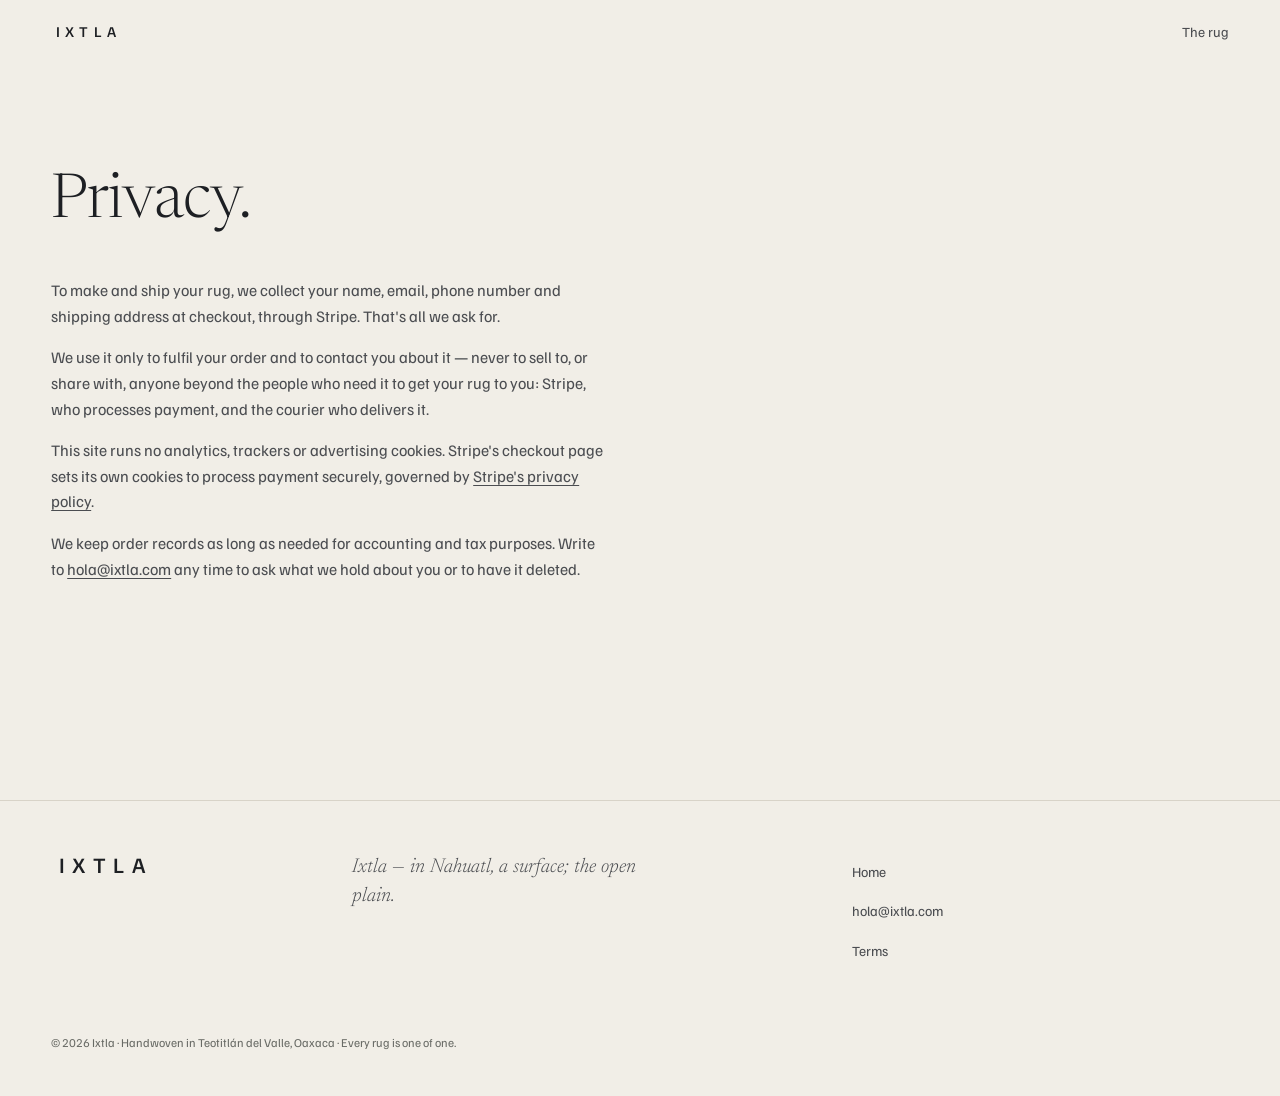
==== privacy.html @ 3b023597 "Move Terms and Privacy to their own pages Extract the shared CSS to styles.css (was inline in index." ====
<!doctype html>
<html lang="en">
<head>
<meta charset="utf-8">
<meta name="viewport" content="width=device-width, initial-scale=1">
<title>Privacy — Ixtla</title>
<meta name="description" content="What Ixtla collects at checkout, why, and who sees it.">
<link rel="preconnect" href="https://fonts.googleapis.com">
<link rel="preconnect" href="https://fonts.gstatic.com" crossorigin>
<link href="https://fonts.googleapis.com/css2?family=Newsreader:ital,opsz,wght@0,6..72,300;0,6..72,400;1,6..72,300;1,6..72,400&family=Familjen+Grotesk:ital,wght@0,400;0,500;0,600;1,400&family=DM+Mono:wght@400;500&display=swap" rel="stylesheet">
<link rel="stylesheet" href="styles.css">
</head>
<body>

<header class="top">
  <div class="wrap">
    <a class="mark" href="index.html">Ixtla</a>
    <nav aria-label="Sections">
      <a href="index.html">The rug</a>
    </nav>
  </div>
</header>

<main>
<section class="wrap g12 legal">
  <h2 class="sec-h">Privacy.</h2>
  <div class="txt">
    <p>To make and ship your rug, we collect your name, email, phone number and shipping address at checkout, through Stripe. That's all we ask for.</p>
    <p>We use it only to fulfil your order and to contact you about it — never to sell to, or share with, anyone beyond the people who need it to get your rug to you: Stripe, who processes payment, and the courier who delivers it.</p>
    <p>This site runs no analytics, trackers or advertising cookies. Stripe's checkout page sets its own cookies to process payment securely, governed by <a href="https://stripe.com/privacy" rel="noopener">Stripe's privacy policy</a>.</p>
    <p>We keep order records as long as needed for accounting and tax purposes. Write to <a href="mailto:hola@ixtla.com">hola@ixtla.com</a> any time to ask what we hold about you or to have it deleted.</p>
  </div>
</section>
</main>

<footer>
  <div class="wrap g12 foot">
    <a class="mark" href="index.html">Ixtla</a>
    <p class="def">Ixtla — in Nahuatl, a surface; the open plain.</p>
    <div class="links">
      <a href="index.html">Home</a>
      <a href="mailto:hola@ixtla.com">hola@ixtla.com</a>
      <a href="terms.html">Terms</a>
    </div>
    <small>© 2026 Ixtla · Handwoven in Teotitlán del Valle, Oaxaca · Every rug is one of one.</small>
  </div>
</footer>

</body>
</html>
---- styles.css ----
:root{
  --wool:#F1EEE7;   /* undyed fleece, the ground of every rug */
  --paper:#FAF8F4;
  --ink:#1D1F23;
  --ink-2:#4B4D51;
  --mute:#686A65;   /* 4.7:1 on the wool ground, AA for small text */
  --line:#D8D3C8;
  --indigo:#2E4062; /* añil, the one accent */
  --ochre:#C99A2E;
  --rust:#B8532F;
  --cochineal:#8E2F4B;
  --sage:#8C9B78;
  --teal:#3D6B6E;
  --plum:#5E3A55;
  --nogal:#6B4E36;
  --nav:64px;
  --serif:"Newsreader",Georgia,"Times New Roman",serif;
  --sans:"Familjen Grotesk","Helvetica Neue",Arial,sans-serif;
  --mono:"DM Mono",ui-monospace,"SF Mono",Menlo,monospace;
}
*{box-sizing:border-box}
html{scroll-behavior:smooth;color-scheme:light}
body{margin:0;background:var(--wool);color:var(--ink);font:400 17px/1.55 var(--sans);-webkit-font-smoothing:antialiased}
img{display:block;width:100%;height:100%;object-fit:cover}
figure{margin:0}
fieldset{min-inline-size:0}
[id]{scroll-margin-top:calc(var(--nav) + 24px)}
.g12>*{min-width:0}
a{color:inherit;text-decoration:none}
a:focus-visible,button:focus-visible,.strip:focus-visible{outline:2px solid var(--indigo);outline-offset:3px}
h1,h2,h3{font-family:var(--serif);font-weight:300;margin:0;text-wrap:balance;letter-spacing:-.015em}
p{margin:0}
.wrap{max-width:1440px;margin:0 auto;padding:0 clamp(20px,4vw,64px)}
.eyebrow{font:500 12px/1 var(--sans);letter-spacing:.14em;text-transform:uppercase;color:var(--mute)}
.g12{display:grid;grid-template-columns:repeat(12,1fr);gap:24px}

/* the product, cut out of its photo: sits on the page itself with a soft shadow */
.cut{display:grid;place-items:center}
.cut img{width:auto;height:auto;max-width:92%;max-height:92%;object-fit:contain;filter:drop-shadow(0 18px 28px rgba(29,31,35,.14)) drop-shadow(0 2px 4px rgba(29,31,35,.06))}

/* the rug's own mark: one row of dyed wefts, drawn in CSS */
.grain{height:8px;margin:clamp(64px,9vw,136px) 0;background-repeat:repeat-x;background-size:176px 8px;
  background-position:0 0,22px 0,44px 0,66px 0,88px 0,110px 0,132px 0,154px 0;
  background-image:
    radial-gradient(7px 3px at 8px 50%,var(--indigo) 0% 78%,transparent 100%),
    radial-gradient(7px 3px at 8px 50%,var(--ochre) 0% 78%,transparent 100%),
    radial-gradient(7px 3px at 8px 50%,var(--rust) 0% 78%,transparent 100%),
    radial-gradient(7px 3px at 8px 50%,var(--sage) 0% 78%,transparent 100%),
    radial-gradient(7px 3px at 8px 50%,var(--cochineal) 0% 78%,transparent 100%),
    radial-gradient(7px 3px at 8px 50%,var(--teal) 0% 78%,transparent 100%),
    radial-gradient(7px 3px at 8px 50%,var(--plum) 0% 78%,transparent 100%),
    radial-gradient(7px 3px at 8px 50%,var(--nogal) 0% 78%,transparent 100%)}

/* header: translucent, and its hairline only appears once content scrolls beneath it */
.top{position:sticky;top:0;z-index:10;height:var(--nav);background:color-mix(in srgb,var(--wool) 86%,transparent);backdrop-filter:blur(10px);-webkit-backdrop-filter:blur(10px);border-bottom:1px solid transparent;animation:edge linear both;animation-timeline:scroll(root);animation-range:0px 80px}
@keyframes edge{to{border-color:var(--line)}}
@supports not (animation-timeline:scroll()){.top{border-color:var(--line)}}
.top .wrap{height:100%;display:flex;align-items:center;justify-content:space-between;gap:24px}
.mark{font:500 15px/1 var(--sans);letter-spacing:.34em;text-transform:uppercase;padding-left:.34em}
.top nav{display:flex;gap:30px;font-size:14px}
.top nav a{color:var(--ink-2);transition:color .2s;padding:8px 0}
.top nav a:hover{color:var(--ink)}
.cta{display:inline-flex;align-items:center;gap:10px;background:var(--indigo);color:var(--paper);padding:15px 22px;font:500 15px/1 var(--sans);transition:background .2s,transform .08s;white-space:nowrap}
.cta:hover{background:var(--ink)}
.cta:active{transform:scale(.97)}
.cta.small{padding:13px 16px;font-size:13px}
.cta b{font-weight:500;font-variant-numeric:tabular-nums}

/* hero */
.hero{padding-top:clamp(44px,7vw,104px)}
.hero h1{font-size:clamp(48px,7.8vw,118px);line-height:.95;max-width:11ch;margin-top:22px}
.hero h1 em{color:var(--indigo)}
.hero .g12{margin-top:clamp(36px,4.5vw,64px);align-items:start}
.hero-img{grid-column:1/8;height:min(82vh,980px);place-items:center start}
.hero-side{grid-column:9/13;position:sticky;top:calc(var(--nav) + 40px);display:grid;gap:32px}
.lede{font-size:19px;line-height:1.5;color:var(--ink-2);max-width:34ch}
.hero-cta{display:grid;gap:12px;justify-items:start}
.hero-cta small{font-size:13px;color:var(--mute)}
.facts{display:grid;gap:0;margin:0}
.facts div{display:grid;grid-template-columns:86px 1fr;gap:16px;padding:14px 0;border-top:1px solid var(--line);font-size:14px}
.facts dt{color:var(--mute)}
.facts dd{margin:0;font-family:var(--mono);font-size:12.5px;line-height:1.6;color:var(--ink)}

/* product: a native scroll-snap strip, so it tracks the finger and carries momentum on its own */
.gallery{grid-column:1/8}
.strip{display:flex;overflow-x:auto;scroll-snap-type:x mandatory;scroll-behavior:smooth;scrollbar-width:none;overscroll-behavior-x:contain}
.strip::-webkit-scrollbar{display:none}
.strip figure{flex:0 0 100%;scroll-snap-align:start;aspect-ratio:4/5}
.thumbs{display:grid;grid-template-columns:repeat(4,1fr);gap:12px;margin-top:16px;aspect-ratio:4/1} /* reserves the row before JS fills it */
.thumbs button{padding:0 0 8px;border:0;border-bottom:2px solid transparent;background:none;cursor:pointer;opacity:.7;transition:opacity .2s,transform .08s;outline-offset:3px}
.thumbs button[aria-pressed=true]{opacity:1;border-bottom-color:var(--ink)}
.thumbs button:hover,.thumbs button:active{opacity:1}
.thumbs button:active{transform:scale(.96)}
.thumbs img{aspect-ratio:1;height:auto;object-fit:contain}
.buy{grid-column:9/13;position:sticky;top:calc(var(--nav) + 40px)}
.buy h2{font-size:clamp(52px,5.6vw,80px);line-height:1;margin:16px 0 20px}
.buy h2 em{font-style:italic}
.buy .desc{color:var(--ink-2);max-width:36ch}
.sizes{border:0;padding:0;margin:32px 0 0;position:relative}
.sizes legend{padding:0;margin-bottom:12px}
.size{display:flex;justify-content:space-between;align-items:baseline;gap:16px;padding:13px 0;border-top:1px solid var(--line);cursor:pointer;font-variant-numeric:tabular-nums}
.size:last-of-type{border-bottom:1px solid var(--line)}
.size input{position:absolute;opacity:0;width:1px;height:1px;pointer-events:none}
.size .dim{display:flex;align-items:baseline;gap:12px}
.size .dim::before{content:"";width:9px;height:9px;border:1px solid var(--ink);border-radius:50%;align-self:center;transition:background .15s}
.size .in{color:var(--mute);font-size:14px}
.size .p{color:var(--mute)}
.size:has(input:checked) .dim::before{background:var(--indigo);border-color:var(--indigo)}
.size:has(input:checked) .p{color:var(--ink)}
.size:has(input:focus-visible){outline:2px solid var(--indigo);outline-offset:4px}
.price{display:flex;align-items:baseline;gap:14px;margin:30px 0 18px}
.price b{font:300 44px/1 var(--serif);letter-spacing:-.02em;font-variant-numeric:tabular-nums}
.price span{font-size:13px;color:var(--mute)}
.note{font-size:13px;color:var(--mute);margin-top:14px;line-height:1.6}
.ledger{display:grid;grid-template-columns:auto 1fr;gap:9px 28px;margin:40px 0 0;font-size:14px}
.ledger dt{color:var(--mute)}
.ledger dd{margin:0;font-family:var(--mono);font-size:12.5px;line-height:1.55}

/* craft */
.sec-h{max-width:20ch;font-size:clamp(38px,4.8vw,66px);line-height:1.02;margin-top:18px}
.three{margin-top:clamp(40px,5vw,64px)}
.three > div{grid-column:span 4}
.three figure{aspect-ratio:3/4}
.three .cut img{max-width:100%;max-height:100%}
.three h3{font-size:36px;font-style:italic;margin:24px 0 10px}
.three p{color:var(--ink-2);font-size:16px;max-width:38ch}

/* colour */
.colour-intro{grid-column:1/7;color:var(--ink-2);max-width:48ch;font-size:18px;margin-top:20px}
.dyes{margin-top:clamp(40px,5vw,64px);row-gap:44px}
.dye{grid-column:span 4;border-top:1px solid var(--line);padding-top:18px}
.lenses{display:flex;gap:8px;margin-bottom:18px}
.lens{width:30px;height:12px;border-radius:50%}
.dye h3{font:500 17px/1.3 var(--sans);letter-spacing:0}
.dye .lat{display:block;font:italic 300 17px/1.3 var(--serif);color:var(--mute);margin-top:2px}
.dye p{font-size:15px;color:var(--ink-2);margin-top:10px;max-width:34ch}

/* story */
.story{align-items:center}
.story .txt{grid-column:1/5;display:grid;gap:24px}
.story .txt p:not(.eyebrow){color:var(--ink-2);max-width:36ch;font-size:18px}
.story figure{grid-column:6/13;aspect-ratio:1}

/* care */
.care h2{grid-column:1/5}
.care ol{grid-column:6/13;list-style:none;padding:0;margin:0}
.care li{display:grid;grid-template-columns:130px 1fr;gap:24px;padding:20px 0;border-top:1px solid var(--line);font-size:18px}
.care li:last-child{border-bottom:1px solid var(--line)}
.care li span{font:500 12px/1.9 var(--sans);letter-spacing:.14em;text-transform:uppercase;color:var(--mute);padding-top:2px}
.care li p{color:var(--ink-2)}

/* faq */
.faq h2{grid-column:1/5}
.faq .list{grid-column:6/13}
.faq details{border-top:1px solid var(--line);padding:20px 0}
.faq details:last-of-type{border-bottom:1px solid var(--line)}
.faq summary{cursor:pointer;list-style:none;display:flex;justify-content:space-between;align-items:baseline;gap:16px;font:500 18px/1.3 var(--sans)}
.faq summary::-webkit-details-marker{display:none}
.faq summary::after{content:"+";color:var(--mute);font-size:20px}
.faq details[open] summary::after{content:"–"}
.faq p{color:var(--ink-2);margin-top:14px;max-width:44ch;font-size:16px}

/* legal: terms & privacy, standalone pages, plain prose */
.legal{padding-top:clamp(44px,7vw,104px);padding-bottom:clamp(48px,6vw,96px)}
.legal h2{grid-column:1/-1}
.legal .txt{grid-column:1/8;display:grid;gap:16px;margin-top:20px}
.legal .txt p{color:var(--ink-2);max-width:62ch;font-size:16px;line-height:1.6}
.legal .txt a{text-decoration:underline;text-underline-offset:3px}

/* footer */
footer{margin-top:clamp(88px,11vw,170px);border-top:1px solid var(--line);padding:52px 0 44px}
.foot .mark{grid-column:1/4;font-size:22px;align-self:start}
.foot .def{grid-column:4/8;font:italic 300 20px/1.45 var(--serif);color:var(--ink-2);max-width:26ch}
.foot .links{grid-column:9/13;display:grid;gap:2px;font-size:14px;align-content:start;justify-items:start}
.foot .links a{color:var(--ink-2);padding:8px 0}
.foot .links a:hover{color:var(--ink)}
.foot small{grid-column:1/13;color:var(--mute);font-size:12px;margin-top:40px}

@media (max-height:980px){.buy{position:static}}
@media (max-width:900px){
  .hero-img,.hero-side,.gallery,.buy,.three > div,.colour-intro,.story .txt,.story figure,.care h2,.care ol,.faq h2,.faq .list,.legal .txt,.foot .mark,.foot .def,.foot .links{grid-column:1/-1}
  .hero-side,.buy{position:static}
  .top nav{display:none}
  .dye{grid-column:span 6}
  .hero-img{height:auto;place-items:center}
  .hero-img img{max-height:72vh}
  .three > div + div{margin-top:24px}
  .care li{grid-template-columns:1fr;gap:6px}
}
@media (max-width:560px){.dye{grid-column:1/-1}.thumbs{gap:8px}}
@media (prefers-reduced-motion:reduce){html,.strip{scroll-behavior:auto}}
@media (prefers-reduced-transparency:reduce){.top{background:var(--wool);backdrop-filter:none;-webkit-backdrop-filter:none}}
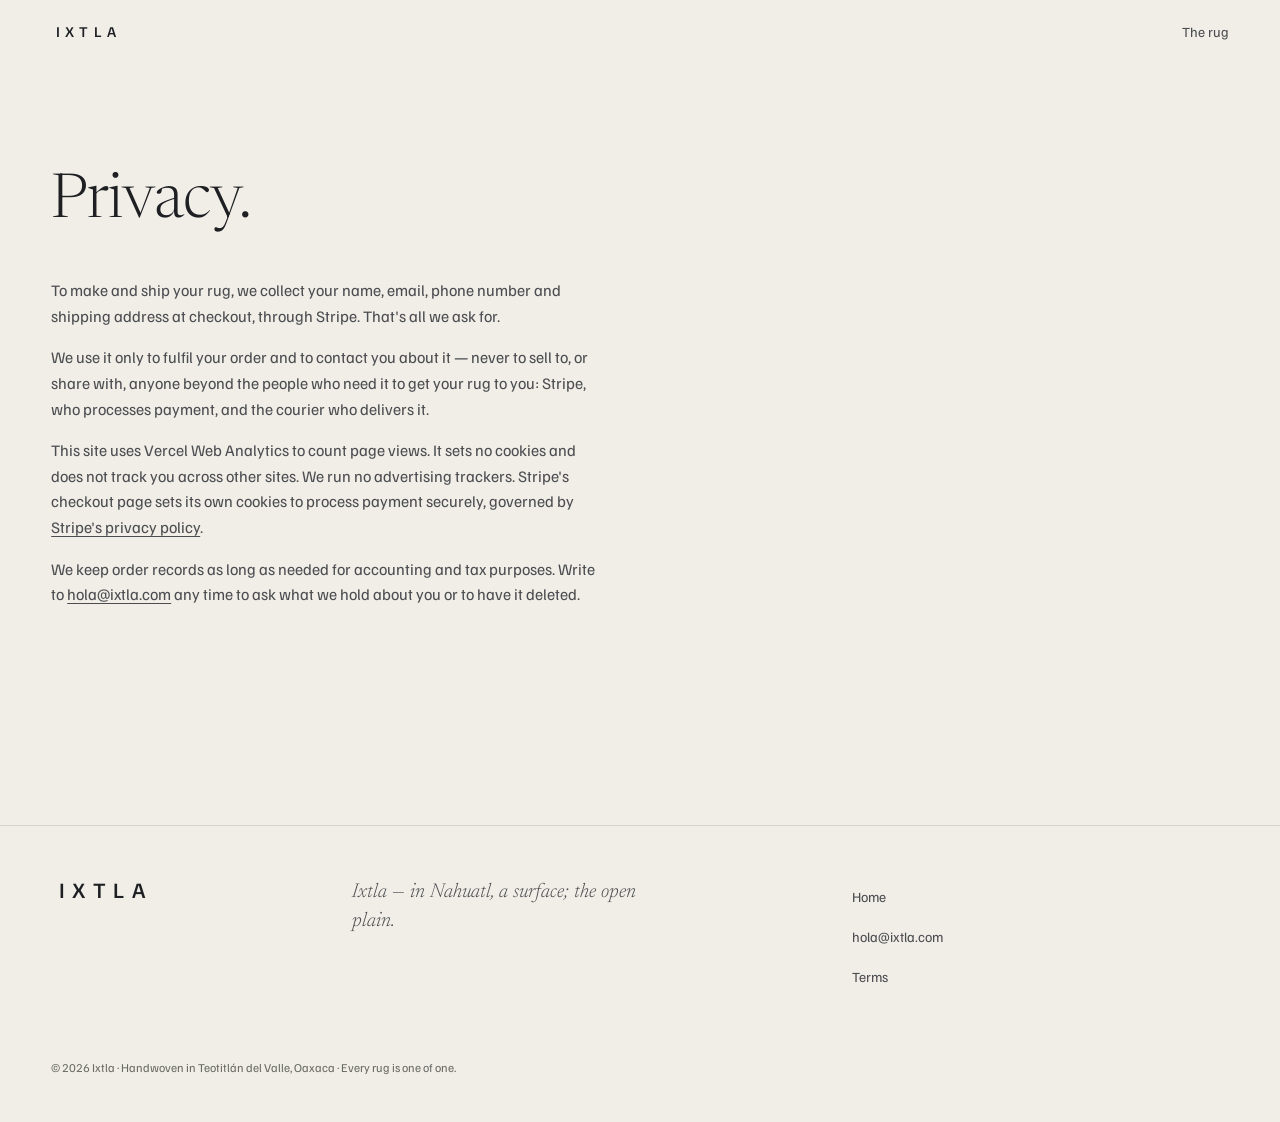
==== commit db907b96: "Add Vercel Web Analytics Static site, so the script tag rather than @vercel/analytics. Privacy page " ====
--- a/privacy.html
+++ b/privacy.html
@@ -9,6 +9,7 @@
 <link rel="preconnect" href="https://fonts.gstatic.com" crossorigin>
 <link href="https://fonts.googleapis.com/css2?family=Newsreader:ital,opsz,wght@0,6..72,300;0,6..72,400;1,6..72,300;1,6..72,400&family=Familjen+Grotesk:ital,wght@0,400;0,500;0,600;1,400&family=DM+Mono:wght@400;500&display=swap" rel="stylesheet">
 <link rel="stylesheet" href="styles.css">
+<script defer src="/_vercel/insights/script.js"></script>
 </head>
 <body>
 
@@ -27,7 +28,7 @@
   <div class="txt">
     <p>To make and ship your rug, we collect your name, email, phone number and shipping address at checkout, through Stripe. That's all we ask for.</p>
     <p>We use it only to fulfil your order and to contact you about it — never to sell to, or share with, anyone beyond the people who need it to get your rug to you: Stripe, who processes payment, and the courier who delivers it.</p>
-    <p>This site runs no analytics, trackers or advertising cookies. Stripe's checkout page sets its own cookies to process payment securely, governed by <a href="https://stripe.com/privacy" rel="noopener">Stripe's privacy policy</a>.</p>
+    <p>This site uses Vercel Web Analytics to count page views. It sets no cookies and does not track you across other sites. We run no advertising trackers. Stripe's checkout page sets its own cookies to process payment securely, governed by <a href="https://stripe.com/privacy" rel="noopener">Stripe's privacy policy</a>.</p>
     <p>We keep order records as long as needed for accounting and tax purposes. Write to <a href="mailto:hola@ixtla.com">hola@ixtla.com</a> any time to ask what we hold about you or to have it deleted.</p>
   </div>
 </section>
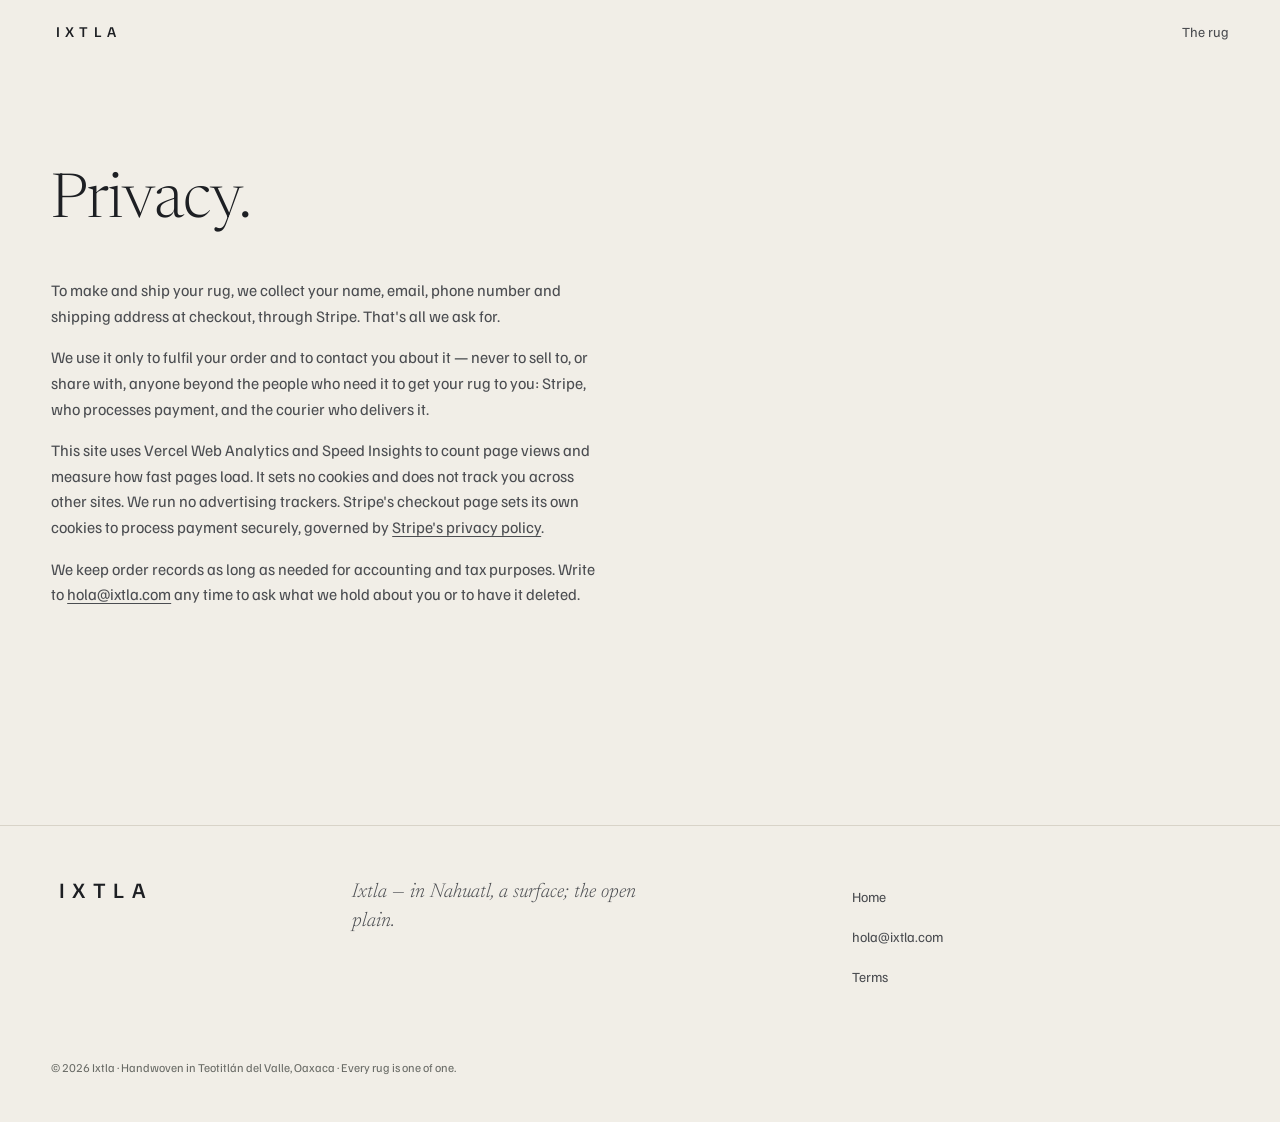
==== commit d21fef03: "Add Vercel Speed Insights Second script tag alongside Web Analytics. Privacy page mentions it.  Co-A" ====
--- a/privacy.html
+++ b/privacy.html
@@ -10,6 +10,7 @@
 <link href="https://fonts.googleapis.com/css2?family=Newsreader:ital,opsz,wght@0,6..72,300;0,6..72,400;1,6..72,300;1,6..72,400&family=Familjen+Grotesk:ital,wght@0,400;0,500;0,600;1,400&family=DM+Mono:wght@400;500&display=swap" rel="stylesheet">
 <link rel="stylesheet" href="styles.css">
 <script defer src="/_vercel/insights/script.js"></script>
+<script defer src="/_vercel/speed-insights/script.js"></script>
 </head>
 <body>
 
@@ -28,7 +29,7 @@
   <div class="txt">
     <p>To make and ship your rug, we collect your name, email, phone number and shipping address at checkout, through Stripe. That's all we ask for.</p>
     <p>We use it only to fulfil your order and to contact you about it — never to sell to, or share with, anyone beyond the people who need it to get your rug to you: Stripe, who processes payment, and the courier who delivers it.</p>
-    <p>This site uses Vercel Web Analytics to count page views. It sets no cookies and does not track you across other sites. We run no advertising trackers. Stripe's checkout page sets its own cookies to process payment securely, governed by <a href="https://stripe.com/privacy" rel="noopener">Stripe's privacy policy</a>.</p>
+    <p>This site uses Vercel Web Analytics and Speed Insights to count page views and measure how fast pages load. It sets no cookies and does not track you across other sites. We run no advertising trackers. Stripe's checkout page sets its own cookies to process payment securely, governed by <a href="https://stripe.com/privacy" rel="noopener">Stripe's privacy policy</a>.</p>
     <p>We keep order records as long as needed for accounting and tax purposes. Write to <a href="mailto:hola@ixtla.com">hola@ixtla.com</a> any time to ask what we hold about you or to have it deleted.</p>
   </div>
 </section>
